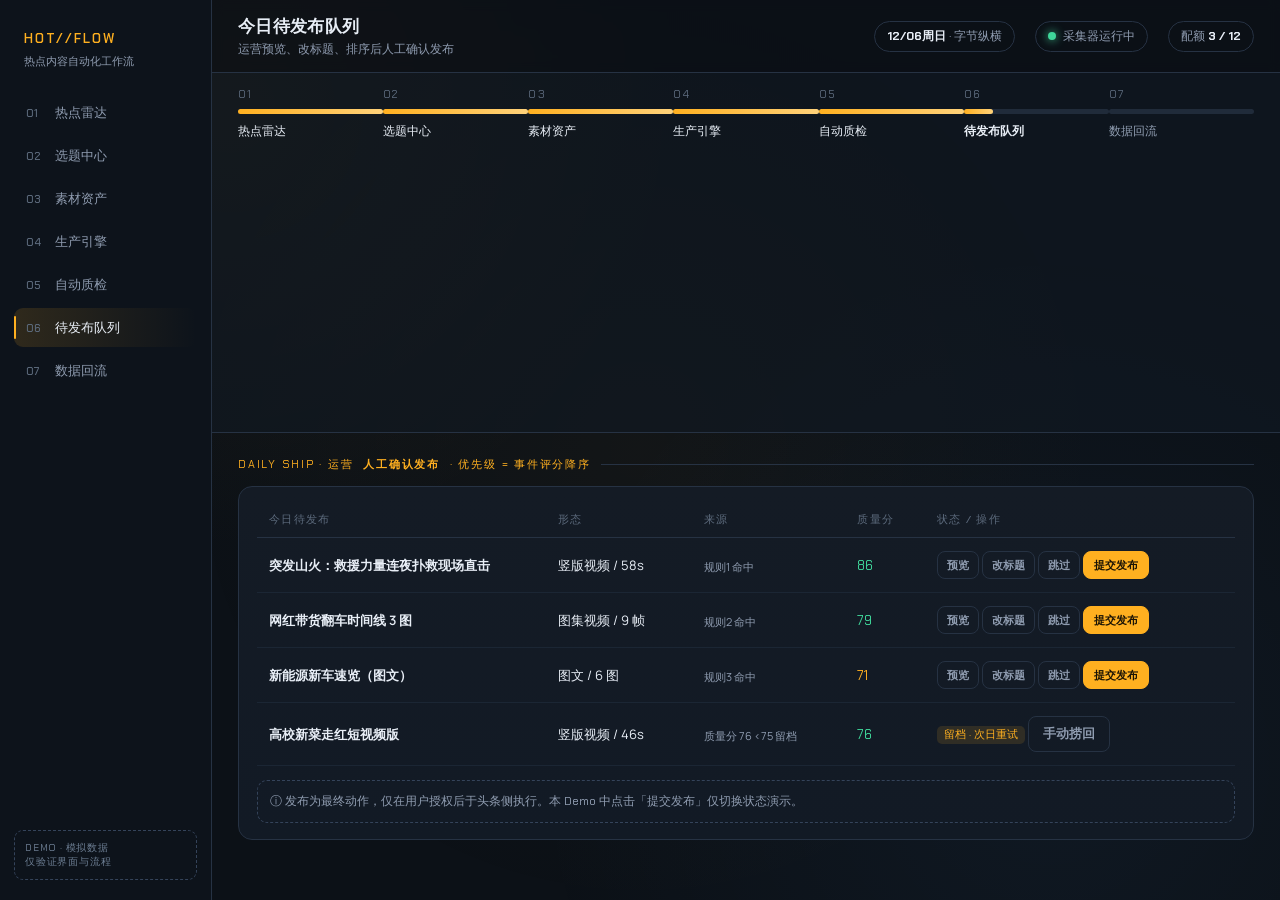
==== docs/demo.html @ daf163df "docs: 新增运营工作台交互 Demo（模拟数据） - 单文件 HTML，覆盖热点雷达/选题/素材/生产/质检/待发布/回流 7 个模块  - 深色雷达指挥风，流程步进条引导，核心操作（加入选题/提" ====
<!DOCTYPE html>
<html lang="zh-CN">
<head>
<meta charset="UTF-8">
<meta name="viewport" content="width=device-width, initial-scale=1.0">
<title>热点内容自动化工作流 · 运营工作台 Demo</title>
<link rel="preconnect" href="https://fonts.googleapis.com">
<link href="https://fonts.googleapis.com/css2?family=Chakra+Petch:wght@400;500;600&family=Manrope:wght@400;500;600;700&display=swap" rel="stylesheet">
<style>
  :root {
    --bg: #0c1117;
    --panel: #141b25;
    --panel2: #1a2330;
    --line: #263243;
    --ink: #e8eef6;
    --ink-dim: #8f9cb0;
    --accent: #ffb020;
    --ok: #3fd69a;
    --warn: #ffb020;
    --danger: #ff5c66;
    --info: #59a7ff;
    --mono: 'Chakra Petch', ui-monospace, monospace;
    --sans: 'Manrope', 'PingFang SC', 'Microsoft YaHei', sans-serif;
  }
  * { box-sizing: border-box; margin: 0; padding: 0; }
  html, body { height: 100%; }
  body {
    background: var(--bg);
    color: var(--ink);
    font-family: var(--sans);
    -webkit-font-smoothing: antialiased;
    overflow: hidden;
  }
  /* 背景雷达波纹 */
  body::before {
    content: ""; position: fixed; inset: 0; pointer-events: none; z-index: 0;
    background:
      radial-gradient(circle at 18% 12%, rgba(255,176,32,.06), transparent 34%),
      radial-gradient(circle at 82% 85%, rgba(89,167,255,.05), transparent 40%),
      radial-gradient(circle at 50% 50%, rgba(255,176,32,.03), transparent 60%);
  }
  .app { display: grid; grid-template-columns: 212px 1fr; height: 100%; position: relative; z-index: 1; }

  /* 侧栏 */
  .side {
    background: #0d131b; border-right: 1px solid var(--line);
    padding: 20px 14px; display: flex; flex-direction: column; gap: 6px;
  }
  .brand { padding: 6px 10px 18px; }
  .brand .mark { font-family: var(--mono); font-weight: 600; font-size: 13px; letter-spacing: .14em; color: var(--accent); }
  .brand .sub { font-size: 11px; color: var(--ink-dim); font-family: var(--mono); margin-top: 6px; display:block; }
  .nav {
    display: flex; flex-direction: column; gap: 4px;
  }
  .nav button {
    display: flex; align-items: center; gap: 11px; padding: 10px 12px;
    background: transparent; border: none; color: var(--ink-dim);
    font-family: var(--sans); font-size: 13px; font-weight: 500; cursor: pointer;
    border-radius: 9px; text-align: left; transition: .16s ease; position: relative;
  }
  .nav button .idx { font-family: var(--mono); font-size: 11px; width: 18px; color: #5c6a7c; }
  .nav button:hover { background: #161f2b; color: var(--ink); }
  .nav button.active { background: linear-gradient(90deg, rgba(255,176,32,.14), transparent); color: var(--ink); }
  .nav button.active::before { content:""; position:absolute; left:0; top:8px; bottom:8px; width:2px; border-radius:2px; background: var(--accent);}
  .demo-badge { margin-top:auto; padding: 10px; border:1px dashed #34435a; border-radius:9px; font-family:var(--mono); font-size:10px; color:#6c7d92; letter-spacing:.08em; }

  /* 主区 */
  .main { display: grid; grid-template-rows: auto 1fr; min-width: 0; }

  .topbar {
    display: flex; align-items: center; justify-content: space-between;
    padding: 14px 26px; border-bottom: 1px solid var(--line);
    background: rgba(12,17,23,.7); backdrop-filter: blur(6px);
  }
  .topbar h1 { font-size: 17px; font-weight: 600; letter-spacing: .02em; }
  .topbar .hint { font-size: 12px; color: var(--ink-dim); margin-top: 3px; font-family: var(--mono); }
  .status { display: flex; align-items: center; gap: 20px; font-family: var(--mono); font-size: 12px; }
  .status .chip { padding: 6px 12px; border: 1px solid var(--line); border-radius: 999px; color: var(--ink-dim); }
  .status .chip b { color: var(--ink); }
  .status .chip .dot { width:8px; height:8px; border-radius:50%; background: var(--ok); display:inline-block; margin-right:7px; box-shadow:0 0 10px var(--ok); }

  /* 流程步进条 */
  .pipeline {
    display: flex; align-items: stretch; gap: 0; padding: 14px 26px;
    border-bottom: 1px solid var(--line); background: rgba(18,25,36,.6); overflow-x:auto;
  }
  .pipe { flex: 1; min-width: 0; display: flex; flex-direction: column; gap: 8px; position: relative; }
  .pipe .cap { font-family: var(--mono); font-size: 11px; letter-spacing: .12em; color: #5c6a7c; }
  .pipe .track { height: 5px; border-radius: 3px; background: #202b3a; position: relative; }
  .pipe .track::after { content:""; position:absolute; left:0; top:0; bottom:0; border-radius:3px; background: linear-gradient(90deg, var(--accent), #ffd27a); transition:.35s ease; }
  .pipe .lbl { font-size: 12px; color: var(--ink-dim); white-space: nowrap; }
  .pipe.on .track::after { width: 20%; animation: pulse 1.6s ease infinite; }
  .pipe.done .track::after { width: 100%; }
  .pipe.done .lbl, .pipe.on .lbl { color: var(--ink); }
  .pipe.on .lbl { font-weight: 600; }
  @keyframes pulse { 0%,100%{opacity:1} 50%{opacity:.4} }

  .stage { overflow: auto; padding: 24px 26px 60px; min-width: 0; }

  /* 通用卡片 */
  .card {
    background: linear-gradient(180deg, var(--panel), #121a25);
    border: 1px solid var(--line); border-radius: 14px; padding: 16px 18px;
  }
  .chip-mini { font-family: var(--mono); font-size: 10.5px; letter-spacing:.04em; padding:3px 8px; border-radius:5px; border:1px solid var(--line); color: var(--ink-dim); }
  .tag { display:inline-block; font-family: var(--mono); font-size:10.5px; padding: 2px 7px; border-radius:5px; }
  .tag.ok { background: rgba(63,214,154,.12); color: var(--ok); }
  .tag.warn { background: rgba(255,176,32,.12); color: var(--warn); }
  .tag.danger { background: rgba(255,92,102,.12); color: var(--danger); }
  .tag.info { background: rgba(89,167,255,.12); color: var(--info); }

  .grid { display: grid; gap: 14px; }
  .g-hot { grid-template-columns: repeat(auto-fill, minmax(250px,1fr)); }
  .g-topic { grid-template-columns: repeat(auto-fill, minmax(260px,1fr)); }
  .g-row { grid-template-columns: 1fr 1fr 1fr; }
  .section-title { font-family: var(--mono); font-size: 11px; letter-spacing:.16em; color:var(--accent); margin-bottom: 14px; display:flex; align-items:center; gap:10px; }
  .section-title::after { content:""; flex:1; height:1px; background: var(--line); }

  /* 热点卡片扫描 */
  .radar-box { }
  .hot-top { display:flex; align-items:center; justify-content:space-between; margin-bottom:10px; }
  .scan { font-family: var(--mono); font-size:11px; color:var(--info); letter-spacing:.14em; display:inline-flex; align-items:center; gap:8px;}
  .scan .ring { width:10px;height:10px;border:1.5px solid var(--info); border-radius:50%; position:relative; }
  .scan .ring::after { content:""; position:absolute; inset:0; border-radius:50%; border:1.5px solid var(--info); animation: ring 1.8s ease-out infinite; }
  @keyframes ring { 0%{transform:scale(1);opacity:.9} 100%{transform:scale(2.6);opacity:0} }
  .score { font-family: var(--mono); font-size: 24px; font-weight: 600; }
  .score small { font-size: 12px; color: var(--ink-dim); }
  .rise { font-family: var(--mono); font-size: 12px; color: var(--ok); }
  .meta { color: var(--ink-dim); font-size: 12px; margin: 8px 0; line-height:1.6; }
  .foot { display:flex; justify-content: space-between; align-items:center; margin-top: 12px; }
  .btn { font-family: var(--sans); font-size:12.5px; font-weight:600; padding:8px 14px; border-radius:8px; border:1px solid var(--line); background:var(--panel2); color:var(--ink); cursor:pointer; transition:.15s ease; }
  .btn:hover { border-color:var(--accent); color:var(--accent); }
  .btn.primary { background: var(--accent); border-color:var(--accent); color:#1a1305; }
  .btn.primary:hover { filter:brightness(1.08); color:#1a1305; }
  .btn.ghost { background:transparent; color:var(--ink-dim); }

  /* 事件卡片 */
  .event .etop { display:flex; align-items:center; gap:8px; margin-bottom:10px; flex-wrap:wrap; }
  .event h3 { font-size:14.5px; line-height:1.45; margin-bottom:8px; font-weight:600; }
  .bar { height:5px; border-radius:3px; background:#202b3a; margin-top:10px; overflow:hidden;}
  .bar i { display:block; height:100%; border-radius:3px; }
  .assets-line { display:flex; gap:8px; margin-top:12px; flex-wrap:wrap; }
  .rule { font-family:var(--mono); }

  /* 表格（队列/质检） */
  table { width:100%; border-collapse: collapse; font-size: 13px; }
  th { text-align:left; font-family:var(--mono); font-weight:500; font-size:10.5px; letter-spacing:.12em; color:#5c6a7c; padding:10px 12px; border-bottom:1px solid var(--line); }
  td { padding: 13px 12px; border-bottom:1px solid #1b2634; vertical-align: middle; }
  tr:hover td { background: rgba(255,255,255,.015); }
  .col-title { font-weight:600; max-width: 220px; }
  td small { display:block; color: var(--ink-dim); font-size:11px; margin-top:3px; }
  .ql { display:flex; align-items:center; gap:8px; }

  /* 素材 */
  .asset .ahead { display:flex; align-items:center; gap:8px; margin-bottom:10px;}
  .density-big { font-family:var(--mono); font-size:22px; font-weight:600;}
  .attrib { font-size:11px; color:var(--ink-dim); margin-top:6px; }

  /* 数据回流 */
  .advice { display:flex; gap:12px; padding:12px; border:1px solid var(--line); border-radius:10px; background:var(--panel); }
  .advice .tag { align-self:flex-start; margin-top:2px; }
  .advice p { font-size:12.5px; line-height:1.55; }
  .kpis { display:grid; grid-template-columns: repeat(4,1fr); gap:14px; margin-bottom: 22px; }
  .kpi { padding: 16px; }
  .kpi .v { font-family: var(--mono); font-size:26px; font-weight:600; }
  .kpi .l { color: var(--ink-dim); font-size:12px; margin-top:6px; font-family:var(--mono); letter-spacing:.08em;}

  .toast {
    position: fixed; bottom: 26px; left: 50%; translate: -50% 0;
    background: var(--panel2); border:1px solid var(--accent); color: var(--ink);
    padding: 12px 20px; border-radius: 10px; font-size:13px;
    box-shadow: 0 10px 40px rgba(0,0,0,.5); opacity:0; transform: translateY(14px); pointer-events:none;
    transition: .25s ease;
  }
  .toast.show { opacity:1; transform: translateY(0); }
  @media (max-width: 900px) {
    body { overflow:auto; }
    .app { grid-template-columns: 64px 1fr; }
    .side { padding: 20px 8px; }
    .nav button span:not(.idx), .brand .sub { display:none; }
    .nav button { justify-content:center; }
    .g-row { grid-template-columns: 1fr; }
    .kpis { grid-template-columns: 1fr 1fr; }
    .demo-badge{display:none;}
  }
</style>
</head>
<body>
<div class="app">
  <aside class="side">
    <div class="brand">
      <span class="mark">HOT//FLOW</span>
      <span class="sub">热点内容自动化工作流</span>
    </div>
    <nav class="nav" id="nav"></nav>
    <div class="demo-badge">DEMO · 模拟数据<br>仅验证界面与流程</div>
  </aside>

  <div class="main">
    <header class="topbar">
      <div>
        <h1 id="pageTitle">今日工作台</h1>
        <div class="hint" id="pageHint">HOTSPOT → 发布 → 回流 全流程演示</div>
      </div>
      <div class="status">
        <div class="chip"><b id="today">—</b>&nbsp;·&nbsp;字节纵横</div>
        <div class="chip"><span class="dot"></span>采集器运行中</div>
        <div class="chip">配额 <b id="quota">—</b></div>
      </div>
    </header>

    <div class="pipeline" id="pipeline"></div>

    <main class="stage" id="stage"><!-- 动态渲染 --></main>
  </div>
</div>

<div class="toast" id="toast"></div>

<script>
/* ============ 模拟数据 ============ */
const HOTSPOTS = [
  { id:1, title:"某地突发山火，救援力量连夜展开扑救", src:"新闻/RSS", score:96, rise:"+320%", match:92, ts:"3 分钟前" },
  { id:2, title:"网红带货翻车？千万粉丝博主涉嫌虚假宣传", src:"X/抖音热榜", score:91, rise:"+180%", match:74, ts:"6 分钟前" },
  { id:3, title:"高校食堂新菜走红，网友热议'排队1小时'", src:"抖音热榜", score:87, rise:"+95%", match:88, ts:"9 分钟前" },
  { id:4, title:"新能源车企发布新车型，续航大幅提升", src:"垂直信息源", score:84, rise:"+64%", match:90, ts:"12 分钟前" },
  { id:5, title:"多地出现极端高温，部分景区临时闭园", src:"新闻/RSS", score:82, rise:"+51%", match:85, ts:"15 分钟前" },
  { id:6, title:"小众非遗技艺走红短视频，年轻人争相打卡", src:"抖音热榜", score:79, rise:"+38%", match:70, ts:"18 分钟前" },
];

const TOPICS = [
  { id:"E01", title:"某地突发山火，救援力量连夜扑救", score:96, rule:"规则1", ruleNote:"视频独立成片", density:78, match:92, format:"短视频", count:3, assets:["视频","图片"] },
  { id:"E02", title:"网红带货虚假宣传引热议", score:91, rule:"规则2", ruleNote:"多图图集", density:null, match:74, format:"图集", count:2, assets:["图片"] },
  { id:"E03", title:"高校食堂新菜走红登热搜", score:87, rule:"规则1", ruleNote:"视频独立成片", density:74, match:88, format:"短视频", count:2, assets:["视频","图片"] },
  { id:"E04", title:"新能源车企发布新车型", score:84, rule:"规则3", ruleNote:"视频引子+图片补充", density:56, match:90, format:"图文/编辑", count:4, assets:["视频","图片","摘要"] },
];

const ASSETS = [
  { name:"山火现场航拍.mp4", type:"视频", clarity:"超清", density:84, auth:"cleared", source:"A", dur:"0:58" },
  { name:"救援画面近景.mp4", type:"视频", clarity:"清晰", density:77, auth:"cleared", source:"A", dur:"0:43" },
  { name:"山火范围卫星图.jpg", type:"图片", clarity:"清晰", density:null, auth:"cleared", source:"B", dur:"—" },
  { name:"现场抢险照 01.jpg", type:"图片", clarity:"清晰", density:null, auth:"cleared", source:"B", dur:"—" },
  { name:"直播回放截图.png", type:"图片", clarity:"一般", density:null, auth:"pending", source:"B", dur:"—" },
];

const PRODUCTIONS = [
  { title:"突发山火：救援力量连夜扑救现场直击", type:"30–60s 竖版视频", rule:"规则1", score:86, status:"q" },
  { title:"网红带货翻车时间线 3 图", type:"图集视频", rule:"规则2", score:79, status:"q" },
  { title:"高校新菜走红，短视频版", type:"30–60s 竖版视频", rule:"规则1", score:76, status:"held" },
  { title:"新能源新车速览（图文）", type:"图文资讯", rule:"规则3", score:71, status:"hold2" },
];

const QUEUE = [
  { title:"突发山火：救援力量连夜扑救现场直击", type:"竖版视频 / 58s", by:"规则1 命中", score:86, st:"pending" },
  { title:"网红带货翻车时间线 3 图", type:"图集视频 / 9 帧", by:"规则2 命中", score:79, st:"pending" },
  { title:"新能源新车速览（图文）", type:"图文 / 6 图", by:"规则3 命中", score:71, st:"pending" },
  { title:"高校新菜走红短视频版", type:"竖版视频 / 46s", by:"质量分 76 <75 留档", score:76, st:"held" },
];

const REFLUX = [
  { tag:"ok", text:"「突发#直击」标题模板近 7 天完播率高于均值 18%，建议沿用。", act:"建议" },
  { tag:"warn", text:"图集视频在下午 12:00–14:00 时段表现更好，可调整该账号发布窗口。", act:"建议" },
  { tag:"info", text:"「高校食堂」类热点在目标账号垂类匹配度仅 88→64，连续 3 天建议下调选题权重。", act:"待确认" },
];

/* ============ 视图缓存 ============ */
const TOAST = document.getElementById("toast");
let toastTimer;
function toast(msg){
  TOAST.textContent = msg; TOAST.classList.add("show");
  clearTimeout(toastTimer);
  toastTimer = setTimeout(()=> TOAST.classList.remove("show"), 2400);
}

/* ============ 顶部流程步进条 ============ */
const FLOW = [
  ["01","热点雷达","FIND"],
  ["02","选题中心","CLUSTER"],
  ["03","素材资产","MEDIA"],
  ["04","生产引擎","BUILD"],
  ["05","自动质检","QC"],
  ["06","待发布队列","SHIP"],
  ["07","数据回流","LOOP"],
];

function renderPipeline(active){
  const el = document.getElementById("pipeline"); el.innerHTML = "";
  const ai = FLOW.findIndex(f=>f[1]===active);
  FLOW.forEach((f,i)=>{
    const d = document.createElement("div");
    d.className = "pipe " + (i<ai?"done": i===ai?"on":"");
    d.innerHTML = `<span class="cap">${f[0]}</span><div class="track"></div><span class="lbl">${f[1]}</span>`;
    d.onclick = ()=> show(f[1]);
    el.appendChild(d);
  });
}

/* ============ 导航 ============ */
const NAV = ["热点雷达","选题中心","素材资产","生产引擎","自动质检","待发布队列","数据回流"];
const TITLES = {
  "热点雷达":"热点雷达", "选题中心":"选题中心", "素材资产":"素材资产池",
  "生产引擎":"内容生产引擎", "自动质检":"自动质检", "待发布队列":"今日待发布队列", "数据回流":"数据回流 · 建议动作"
};
const HINTS = {
  "热点雷达":"全天接入多源信号，按热度·增速·垂类匹配综合评分",
  "选题中心":"同一事件多源合并，自动挑选优先生产的当日选题",
  "素材资产":"素材入库即算信息密度与授权合规，C 类/未授权不入生产",
  "生产引擎":"按命中规则自动编排竖版视频 / 图集 / 图文",
  "自动质检":"质量分 < 75 不进入当日配额；硬性一票否决直接拦截",
  "待发布队列":"运营预览、改标题、排序后人工确认发布",
  "数据回流":"MVP 仅输出建议动作，由运营人工确认"
};

/* ============ 视图渲染 ============ */
function show(name){
  document.getElementById("pageTitle").textContent = TITLES[name];
  document.getElementById("pageHint").textContent = HINTS[name];
  document.querySelectorAll(".nav button").forEach(b=>
    b.classList.toggle("active", b.dataset.nav===name));
  renderPipeline(name);
  document.getElementById("stage").innerHTML = VIEWS[name]();
  if(name==="待发布队列"){ document.getElementById("quota").textContent = QUEUE.filter(q=>q.st==="pending").length + " / 12"; }
}

function buildNav(){
  const nav = document.getElementById("nav");
  NAV.forEach((n,i)=>{
    const b=document.createElement("button");
    b.dataset.nav=n; b.innerHTML = `<span class="idx">0${i+1}</span><span>${n}</span>`;
    b.onclick=()=>show(n); nav.appendChild(b);
  });
}

/* —— 热点雷达 —— */
const VIEWS = {
  "热点雷达": ()=>`
    <div class="section-title">LIVE SIGNAL · ${HOTSPOTS.length} 个信号待评分</div>
    <div class="card radar-box" style="margin-bottom:16px">
      <div class="hot-top">
        <span class="scan"><span class="ring"></span>雷达扫频中 …</span>
        <button class="btn ghost" onclick="simNewSignal()">模拟信号 +</button>
      </div>
      <div class="meta" style="margin:0">排序依据：时效性 × 热度 × 垂类匹配 × 素材完整度。日志以热点为单位<b>点击「加入选题池」</b>进入聚类。</div>
    </div>
    <div class="grid g-hot">${HOTSPOTS.map(h=>`
      <div class="card">
        <div class="hot-top"><span class="chip-mini">${h.src}</span><span class="ts" style="font-family:var(--mono);font-size:11px;color:var(--ink-dim)">${h.ts}</span></div>
        <div class="score">${h.score}<small>/100 · 增速 <b class="rise">${h.rise}</b></small></div>
        <div class="meta">${h.title}</div>
        <div class="bar"><i style="width:${h.score}%;background:linear-gradient(90deg,#ffb020,#ffd27a)"></i></div>
        <div class="foot">
          <span class="chip-mini">垂类匹配 ${h.match}%</span>
          <button class="btn primary" onclick="pick('${h.title}')">加入选题池</button>
        </div>
      </div>`).join("")}
    </div>`,
  /* —— 选题中心 —— */
  "选题中心": ()=>`
    <div class="section-title">EVENT CLUSTER · 已聚类事件 18 个，展示当日优先候选</div>
    <div class="grid g-topic">${TOPICS.map(e=>`
      <div class="card event">
        <div class="etop">
          <span class="tag ${e.rule==='规则2'?'warn':e.rule==='规则3'?'info':'ok'}">命中 ${e.rule}</span>
          <span class="chip-mini">${e.format}</span>
        </div>
        <h3>${e.title}</h3>
        <div class="meta">热度 ${e.score} · 垂类匹配 ${e.match}% · 素材 ${e.count} 条</div>
        <div class="rule" style="font-family:var(--mono);font-size:11px;color:var(--ink-dim)">判定说明：${e.ruleNote}
          ${e.density?` · 信息密度 ${e.density}`:''}</div>
        <div class="assets-line">${e.assets.map(a=>`<span class="chip-mini">${a}</span>`).join("")}
          <button class="btn ghost" style="margin-left:auto;padding:6px 10px" onclick="toast('已将该事件推进到生产引擎（演示）')">→ 生产</button>
        </div>
      </div>`).join("")}
    </div>`,
  /* —— 素材资产 ---- */
  "素材资产": ()=>`
    <div class="section-title">MEDIA POOL · 事件 E01 山火直击 · 入库即标注合规与信息密度</div>
    <div class="grid g-page" style="grid-template-columns:repeat(auto-fill,minmax(230px,1fr))">${ASSETS.map(a=>`
      <div class="card asset">
        <div class="ahead">
          <span class="tag ${a.type==='视频'?'ok':a.type==='图片'?'info':'warn'}">${a.type}</span>
          <span class="chip-mini" style="margin-left:auto">源 ${a.source} 级</span>
        </div>
        <div style="font-weight:600;font-size:13px;margin-bottom:8px">${a.name}</div>
        <div style="display:flex;justify-content:space-between;align-items:end">
          <div>
            <div style="font-family:var(--mono);font-size:11px;color:var(--ink-dim)">清晰度</div>
            <div style="font-size:13px">${a.clarity}</div>
          </div>
          <div style="text-align:right">
            <div style="font-family:var(--mono);font-size:11px;color:var(--ink-dim)">信息密度${a.density==null?' (—)':''}</div>
            <div class="density-big" style="color:${a.density>=70?'var(--ok)':'var(--ink-dim)'}">${a.density==null?'N/A':a.density}</div>
          </div>
          <div style="text-align:right">
            <div style="font-family:var(--mono);font-size:11px;color:var(--ink-dim)">时长</div>
            <div class="density-big" style="font-size:16px">${a.dur}</div>
          </div>
        </div>
        <div class="attrib">授权：<span class="tag ${a.auth==='cleared'?'ok':'warn'}">${a.auth==='cleared'?'已确认':'待确认'}</span>
        ${a.auth!=='cleared'?'<span class="tag danger" style="margin-left:6px">不入生产</span>':''}</div>
      </div>`).join("")}
    </div>`,
  /* —— 生产引擎 —— */
  "生产引擎": ()=>`
    <div class="section-title">BUILD ENGINE · 形态按命中规则自动编排 · 竖版裁剪 / 字幕 / 封面</div>
    <div class="grid g-row">${PRODUCTIONS.slice(0,3).map(p=>`
      <div class="card">
        <span class="tag ${p.rule==='规则2'?'warn':p.rule==='规则1'?'ok':'info'}">${p.rule}</span>
        <span class="chip-mini" style="margin-left:6px">${p.type}</span>
        <h3 style="font-size:14px;margin:12px 0 6px;line-height:1.45">${p.title}</h3>
        <div style="display:flex;gap:14px;font-family:var(--mono);font-size:12px;color:var(--ink-dim)">
          <span>质分 <b style="color:${p.score>=75?'var(--ok)':'var(--warn)'}">${p.score}</b></span>
          <button class="btn ghost" style="padding:5px 10px;font-size:11px" onclick="toast('演示：预览成片')">预览</button>
        </div>
      </div>`).join("")}
    </div>`,
  /* —— 自动质检 —— */
  "自动质检": ()=>`
    <div class="section-title">QUALITY GATE · 一票否决项优先，质量分 < 75 不进入当日配额</div>
    <div class="card" style="margin-bottom:16px">
      <table>
        <tr><th>产物</th><th>形态</th><th>质量分</th><th>一票否决项</th><th>结论</th></tr>
        <tr><td class="col-title">突发山火：救援扑救直击</td><td>竖版视频</td><td><div class="ql"><span>86</span><span class="tag ok">通过</span></div></td><td><small>来源完整 · 素材可用 · 授权已确认 · 署名齐全</small></td><td><span class="tag ok">放行</span></td></tr>
        <tr><td class="col-title">网红带货翻车时间线</td><td>图集视频</td><td><div class="ql"><span>79</span><span class="tag ok">通过</span></div></td><td><small>来源完整 · 素材可用 · 授权已确认</small></td><td><span class="tag ok">放行</span></td></tr>
        <tr><td class="col-title">高校新菜走红短视频</td><td>竖版视频</td><td><div class="ql"><span>76</span><span class="tag warn">留档</span></div></td><td><small>无一票否决 · 质量分 < 75 ↓ 已降至 76</small></td><td><span class="tag warn">降级次日重试</span></td></tr>
      </table>
    </div>
    <div class="card">
      <b style="font-size:13px">风险事件复核（待确认）</b>
      <div style="margin-top:10px" class="grid g-row">
        <div class="advice"><span class="tag danger">拦截</span><p><b>敏感事件·山火伤亡数</b><br>引用比例超限，署名缺失，硬性一票否决</p></div>
        <div class="advice"><span class="tag warn">复核</span><p><b>授权待定·某图片</b><br>来源 B 类，授权尚未确认，暂不入生产</p></div>
      </div>
    </div>`,
  /* —— 待发布队列 —— */
  "待发布队列": ()=>`
    <div class="section-title">DAILY SHIP · 运营 <b style="color:var(--accent)">人工确认发布</b> · 优先级 = 事件评分降序</div>
    <div class="card">
      <table>
        <tr><th>今日待发布</th><th>形态</th><th>来源</th><th>质量分</th><th>状态 / 操作</th></tr>
        ${QUEUE.map((q,i)=>`
        <tr>
          <td class="col-title">${q.title}</td>
          <td>${q.type}</td>
          <td><small>${q.by}</small></td>
          <td style="color:${q.score>=75?'var(--ok)':'var(--warn)'};font-family:var(--mono)">${q.score}</td>
          <td>
            ${q.st==='held'
              ? `<span class="tag warn">留档 · 次日重试</span> <button class="btn ghost" onclick="rescue(${i})">手动捞回</button>`
              : q.st==='published'
                ? `<span class="tag ok">已发布</span>`
                : q.st==='skipped'
                  ? `<span class="tag danger">已跳过</span> <button class="btn ghost" style="padding:5px 9px;font-size:11px" onclick="undoSkip(${i})">撤销跳过</button>`
                  : `<button class="btn ghost" style="padding:5px 9px;font-size:11px" onclick="toast('演示：预览成片')">预览</button>
                     <button class="btn ghost" style="padding:5px 9px;font-size:11px" onclick="editTitle(${i})">改标题</button>
                     <button class="btn ghost" style="padding:5px 9px;font-size:11px" onclick="skip(${i})">跳过</button>
                     <button class="btn primary" style="padding:5px 10px;font-size:11px" onclick="publish(${i})">提交发布</button>`}
          </td>
        </tr>`).join("")}
      </table>
      <div style="margin-top:14px;padding:12px;border:1px dashed #34435a;border-radius:10px;color:var(--ink-dim);font-size:12px;font-family:var(--mono)">
        ⓘ 发布为最终动作，仅在用户授权后于头条侧执行。本 Demo 中点击「提交发布」仅切换状态演示。
      </div>
    </div>`,
  /* —— 数据回流 —— */
  "数据回流": ()=>`
    <div class="section-title">REFLUX · MVP 仅输出建议动作，由运营确认，<b>不自动调参</b></div>
    <div class="kpis">
      <div class="card kpi"><div class="v">+18%</div><div class="l">完播率 / 近7天</div></div>
      <div class="card kpi"><div class="v">12:00</div><div class="l">图集最优时段</div></div>
      <div class="card kpi"><div class="v">-6.2%</div><div class="l">「食堂」类匹配度</div></div>
      <div class="card kpi"><div class="v">3</div><div class="l">待运营确认建议</div></div>
    </div>
    <div class="section-title">建议动作（人工确认后才生效）</div>
    <div class="grid g-row">
      ${REFLUX.map(r=>`<div class="advice"><span class="tag ${r.tag==='ok'?'ok':r.tag==='warn'?'warn':'info'}">${r.tag==='ok'?'沿用':r.tag==='warn'?'调整':'待确认'}</span>
        <p>${r.text}</p></div>`).join("")}
    </div>
    <div style="margin-top:16px;font-size:11.5px;color:var(--ink-dim);font-family:var(--mono)">
      · 措施示例：单次调幅 ≤ 15% · 观察期 7 天 · 一键回滚 · 仅对当前账号生效
    </div>`,
};

/* ============ 交互动作 ============ */
function pick(t){ toast(`「${t.slice(0,12)}…」已加入选题池（演示）`); }
function simNewSignal(){ toast("已模拟推入 1 条新热点信号（演示）"); }
function publish(i){ QUEUE[i].st="published"; toast("已提交发布 → 状态切换为「已发布」（演示）"); show("待发布队列"); }
function skip(i){ QUEUE[i].st="skipped"; toast("已跳过该条（演示）"); show("待发布队列"); }
function editTitle(i){ const t=prompt("修改标题（演示）：", QUEUE[i].title); if(t) QUEUE[i].title=t; show("待发布队列"); }
function rescue(i){ toast("已从留档手动捞回（演示）"); }
function undoSkip(i){ QUEUE[i].st="pending"; toast("已撤销跳过，重新回到待发布（演示）"); show("待发布队列"); }

/* ============ 启动 ============ */
document.getElementById("today").textContent = new Date().toLocaleDateString("zh-CN",{month:"2-digit",day:"2-digit",weekday:"short"});
buildNav();
show("待发布队列");
</script>
</body>
</html>
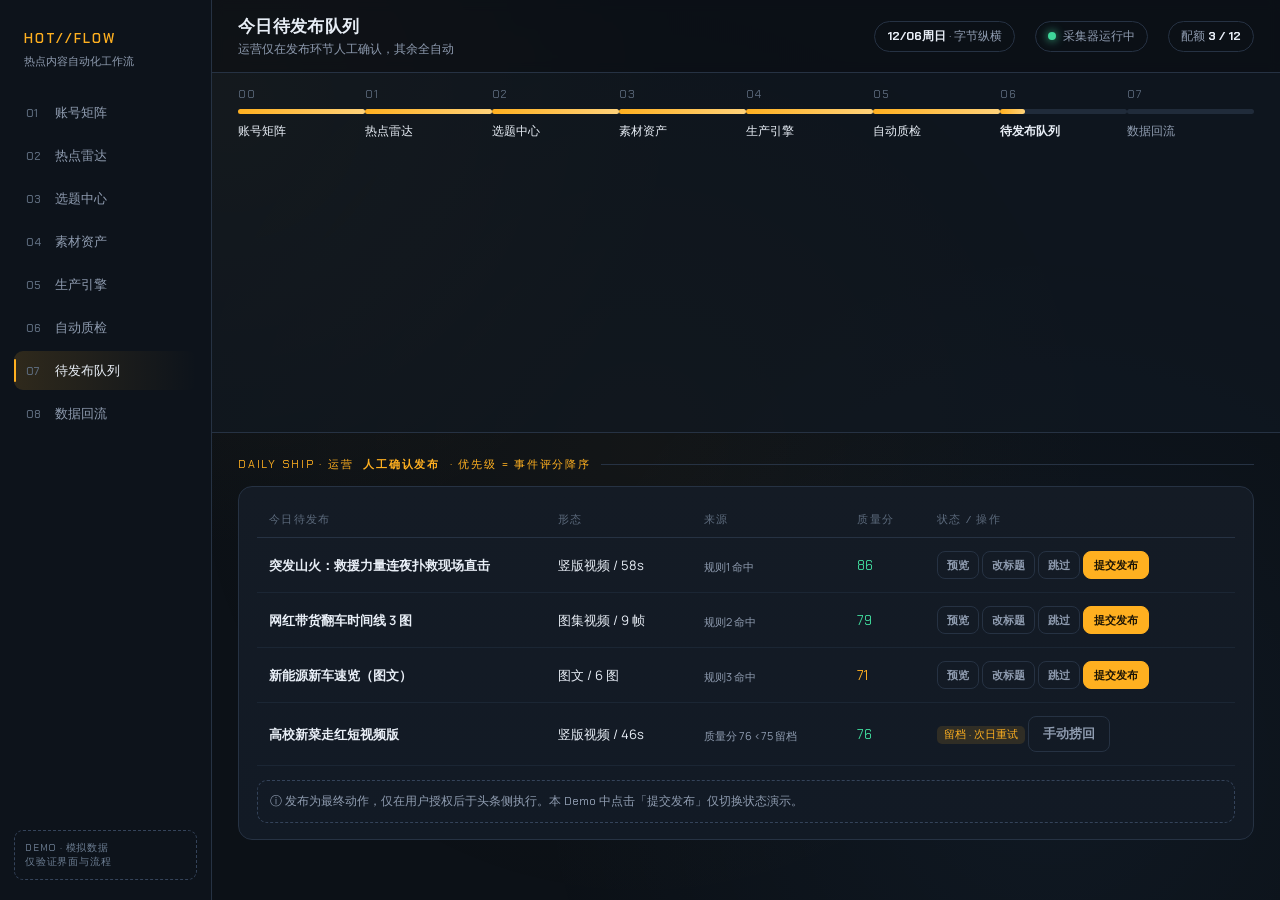
==== commit 0043a0d7: "docs: Demo 强化自动化工作流，减少人工介入 - 新增「账号矩阵」模块：垂类定向、多域/实验测试账号、头条账号后台域设置  - 热点雷达改为无人值守多源自动采集→去重→聚合→自动落选题池  -" ====
--- a/docs/demo.html
+++ b/docs/demo.html
@@ -219,6 +219,13 @@
 
 <script>
 /* ============ 模拟数据 ============ */
+const ACCOUNTS = [
+  { name:"蓝鲸视野", vertical:"科技数码", role:"主域", daily:8, win:"12:00–22:30", st:"active", stTag:"在线" },
+  { name:"民生一线", vertical:"社会民生", role:"主域", daily:8, win:"08:00–20:00", st:"active", stTag:"在线" },
+  { name:"潮玩研究所", vertical:"泛文化娱乐", role:"测试域A", daily:6, win:"14:00–23:00", st:"active", stTag:"实验" },
+  { name:"出行未来", vertical:"汽车出行", role:"测试域B", daily:6, win:"11:30–21:00", st:"active", stTag:"实验" },
+  { name:"HotTest-01", vertical:"垂类实验", role:"实验域", daily:4, win:"自动编排", st:"pause", stTag:"暂停" },
+];
 const HOTSPOTS = [
   { id:1, title:"某地突发山火，救援力量连夜展开扑救", src:"新闻/RSS", score:96, rise:"+320%", match:92, ts:"3 分钟前" },
   { id:2, title:"网红带货翻车？千万粉丝博主涉嫌虚假宣传", src:"X/抖音热榜", score:91, rise:"+180%", match:74, ts:"6 分钟前" },
@@ -274,6 +281,7 @@
 
 /* ============ 顶部流程步进条 ============ */
 const FLOW = [
+  ["00","账号矩阵","ACCT"],
   ["01","热点雷达","FIND"],
   ["02","选题中心","CLUSTER"],
   ["03","素材资产","MEDIA"],
@@ -296,18 +304,19 @@
 }
 
 /* ============ 导航 ============ */
-const NAV = ["热点雷达","选题中心","素材资产","生产引擎","自动质检","待发布队列","数据回流"];
+const NAV = ["账号矩阵","热点雷达","选题中心","素材资产","生产引擎","自动质检","待发布队列","数据回流"];
 const TITLES = {
-  "热点雷达":"热点雷达", "选题中心":"选题中心", "素材资产":"素材资产池",
+  "账号矩阵":"账号矩阵", "热点雷达":"热点雷达", "选题中心":"选题中心", "素材资产":"素材资产池",
   "生产引擎":"内容生产引擎", "自动质检":"自动质检", "待发布队列":"今日待发布队列", "数据回流":"数据回流 · 建议动作"
 };
 const HINTS = {
-  "热点雷达":"全天接入多源信号，按热度·增速·垂类匹配综合评分",
-  "选题中心":"同一事件多源合并，自动挑选优先生产的当日选题",
+  "账号矩阵":"垂类定向 + 多域测试账号 + 头条账号域设置，一处配置全自动生效",
+  "热点雷达":"多源信号自动采集·去重·评分，无人值守持续推送",
+  "选题中心":"聚类后自动匹配合规素材与形态，自动触发生产，无需人工",
   "素材资产":"素材入库即算信息密度与授权合规，C 类/未授权不入生产",
   "生产引擎":"按命中规则自动编排竖版视频 / 图集 / 图文",
   "自动质检":"质量分 < 75 不进入当日配额；硬性一票否决直接拦截",
-  "待发布队列":"运营预览、改标题、排序后人工确认发布",
+  "待发布队列":"运营仅在发布环节人工确认，其余全自动",
   "数据回流":"MVP 仅输出建议动作，由运营人工确认"
 };
 
@@ -331,44 +340,107 @@
   });
 }
 
-/* —— 热点雷达 —— */
+/* —— 账号矩阵 —— */
 const VIEWS = {
+  "账号矩阵": ()=>`
+    <div class="section-title">ACCOUNT MATRIX · 垂类定向 + 多域测试 + 域设置，一处配置全自动生效</div>
+    <div class="grid" style="grid-template-columns: 1.6fr 1fr;align-items:start">
+      <div class="card">
+        <table>
+          <tr><th>账号</th><th>垂类定向</th><th>角色</th><th>日配额</th><th>发布窗口</th><th>状态</th></tr>
+          ${ACCOUNTS.map(a=>`
+          <tr>
+            <td class="col-title">${a.name}</td>
+            <td><span class="chip-mini">${a.vertical}</span></td>
+            <td><span class="tag ${a.role.includes('测试')||a.role==='实验域'?'info':'ok'}">${a.role}</span></td>
+            <td style="font-family:var(--mono)">${a.daily} 条</td>
+            <td><small>${a.win}</small></td>
+            <td><span class="tag ${a.st==='active'?'ok':'warn'}">${a.stTag}</span></td>
+          </tr>`).join("")}
+        </table>
+        <div style="margin-top:12px;display:flex;gap:10px;flex-wrap:wrap">
+          <button class="btn ghost" onclick="toast('演示：新建账号')">+ 新建账号</button>
+          <button class="btn ghost" onclick="toast('演示：批量复制矩阵')">复制矩阵</button>
+          <button class="btn ghost" onclick="toast('演示：导出配置')">导出配置</button>
+        </div>
+      </div>
+
+      <div class="card">
+        <b style="font-size:13px">头条账号 · 后台域设置</b>
+        <div style="margin-top:8px;font-family:var(--mono);font-size:10.5px;color:var(--ink-dim);letter-spacing:.06em">DOMAIN CONFIG</div>
+        <label style="display:block;margin:12px 0 6px;font-size:12px;color:var(--ink-dim)">绑定头条号</label>
+        <div class="chip-mini" style="display:block;padding:8px 10px">registrant@toutiao · 蓝鲸视野</div>
+        <label style="display:block;margin:12px 0 6px;font-size:12px;color:var(--ink-dim)">账号垂类</label>
+        <input class="chip-mini" style="display:block;width:100%;padding:8px 10px" value="科技数码">
+        <label style="display:block;margin:12px 0 6px;font-size:12px;color:var(--ink-dim)">内容偏好标签</label>
+        <input class="chip-mini" style="display:block;width:100%;padding:8px 10px" value="热点速递 · 新品测评 · 供应链">
+        <label style="display:block;margin:12px 0 6px;font-size:12px;color:var(--ink-dim)">人群实验分组</label>
+        <div class="chip-mini" style="display:block;padding:8px 10px">主域 · 无分流</div>
+        <div style="display:flex;gap:10px;margin-top:14px">
+          <button class="btn primary" onclick="saveAccount()">保存设置</button>
+          <button class="btn ghost" onclick="toast('演示：在 Demo 中不可真正生效')">恢复默认</button>
+        </div>
+      </div>
+    </div>
+    <div class="card" style="margin-top:14px">
+      <b style="font-size:13px">多域测试 · 流量实验自动隔离</b>
+      <div style="display:flex;flex-direction:column;gap:8px;margin-top:10px;font-size:12.5px;color:var(--ink-dim);line-height:1.6">
+        <span>· 主域账号承载稳定垂类内容；测试域/实验域用于跑选题与形态实验，数据隔离、互不污染。</span>
+        <span>· 实验组自动圈定（如 HourTest 实验域×垂类实验），结论与建议动作自动回流到「数据回流」供运营确认。</span>
+        <span>· 域设置包含发布时间窗、日产量、内容偏好，一处配置即可下发给矩阵内账号自动执行。</span>
+      </div>
+    </div>`,
   "热点雷达": ()=>`
-    <div class="section-title">LIVE SIGNAL · ${HOTSPOTS.length} 个信号待评分</div>
+    <div class="section-title">LIVE SIGNAL · 自动采集运行中 · 累计 ${HOTSPOTS.length} 个活跃信号 / 今日 ${HOTSPOTS.length*37} 条</div>
     <div class="card radar-box" style="margin-bottom:16px">
       <div class="hot-top">
-        <span class="scan"><span class="ring"></span>雷达扫频中 …</span>
-        <button class="btn ghost" onclick="simNewSignal()">模拟信号 +</button>
-      </div>
-      <div class="meta" style="margin:0">排序依据：时效性 × 热度 × 垂类匹配 × 素材完整度。日志以热点为单位<b>点击「加入选题池」</b>进入聚类。</div>
-    </div>
-    <div class="grid g-hot">${HOTSPOTS.map(h=>`
+        <span class="scan"><span class="ring"></span>多源自动采集 · 去重 · 评分中 …</span>
+        <button class="btn ghost" onclick="simNewSignal()">模拟信号流入 +</button>
+      </div>
+      <div style="display:flex;gap:22px;font-family:var(--mono);font-size:11.5px;color:var(--ink-dim);margin-top:4px;flex-wrap:wrap">
+        <span>接入源：新闻/RSS · X · 抖音热榜 · 垂直信息源</span>
+        <span style="color:var(--ok)">● 采集 249 → 去重 207 → 聚合 42</span>
+        <span style="color:var(--warn)">● 无人值守：无需人工录入与盯守</span>
+      </div>
+      <div class="meta" style="margin:12px 0 0">评分：时效 × 热度 × 增速 × 垂类匹配 × 素材完整度。<b>达标信号自动落入选题池</b>，运营无需介入。</div>
+      <div class="bar" style="margin-top:12px"><i style="width:40%;background:linear-gradient(90deg,#59a7ff,#59a7ff);animation:pulse 1.6s ease infinite"></i></div>
+    </div>
+    <div class="grid g-hot">${HOTSPOTS.map((h,i)=>`
       <div class="card">
-        <div class="hot-top"><span class="chip-mini">${h.src}</span><span class="ts" style="font-family:var(--mono);font-size:11px;color:var(--ink-dim)">${h.ts}</span></div>
+        <div class="hot-top"><span class="chip-mini">${h.src}</span>
+          <span class="ts" style="font-family:var(--mono);font-size:11px;color:var(--ink-dim)">${h.ts}</span></div>
         <div class="score">${h.score}<small>/100 · 增速 <b class="rise">${h.rise}</b></small></div>
         <div class="meta">${h.title}</div>
         <div class="bar"><i style="width:${h.score}%;background:linear-gradient(90deg,#ffb020,#ffd27a)"></i></div>
         <div class="foot">
           <span class="chip-mini">垂类匹配 ${h.match}%</span>
-          <button class="btn primary" onclick="pick('${h.title}')">加入选题池</button>
+          <span class="tag ok" style="font-size:10px">● 自动聚合</span>
         </div>
       </div>`).join("")}
     </div>`,
-  /* —— 选题中心 —— */
+  /* —— 选题中心（自动触发生产） —— */
   "选题中心": ()=>`
-    <div class="section-title">EVENT CLUSTER · 已聚类事件 18 个，展示当日优先候选</div>
+    <div class="section-title">EVENT CLUSTER · 已聚类事件 18 个 · 合规素材匹配 → <b style="color:var(--accent)">自动触发生产</b></div>
+    <div class="card" style="margin-bottom:16px">
+      <div style="display:flex;gap:22px;font-family:var(--mono);font-size:11.5px;color:var(--ink-dim);flex-wrap:wrap">
+        <span style="color:var(--ok)">● 命中即自动转入生产引擎，无需人工启动</span>
+        <span>● 素材不足 → 自动入「素材等待队列」跨日重试</span>
+        <span>● 无有效媒体 → 规则4 暂缓并自动等待</span>
+      </div>
+    </div>
     <div class="grid g-topic">${TOPICS.map(e=>`
       <div class="card event">
         <div class="etop">
           <span class="tag ${e.rule==='规则2'?'warn':e.rule==='规则3'?'info':'ok'}">命中 ${e.rule}</span>
           <span class="chip-mini">${e.format}</span>
+          <span class="tag ok" style="margin-left:auto" onclick="toast('自动触发：已转入生产引擎（演示）')">已自动生产</span>
         </div>
         <h3>${e.title}</h3>
         <div class="meta">热度 ${e.score} · 垂类匹配 ${e.match}% · 素材 ${e.count} 条</div>
         <div class="rule" style="font-family:var(--mono);font-size:11px;color:var(--ink-dim)">判定说明：${e.ruleNote}
           ${e.density?` · 信息密度 ${e.density}`:''}</div>
         <div class="assets-line">${e.assets.map(a=>`<span class="chip-mini">${a}</span>`).join("")}
-          <button class="btn ghost" style="margin-left:auto;padding:6px 10px" onclick="toast('已将该事件推进到生产引擎（演示）')">→ 生产</button>
+          <button class="btn ghost" style="margin-left:auto;padding:6px 10px" onclick="toast('演示：可查看该事件的自动生产进度')">查看生产</button>
         </div>
       </div>`).join("")}
     </div>`,
@@ -489,6 +561,7 @@
 function editTitle(i){ const t=prompt("修改标题（演示）：", QUEUE[i].title); if(t) QUEUE[i].title=t; show("待发布队列"); }
 function rescue(i){ toast("已从留档手动捞回（演示）"); }
 function undoSkip(i){ QUEUE[i].st="pending"; toast("已撤销跳过，重新回到待发布（演示）"); show("待发布队列"); }
+function saveAccount(){ toast("域设置已保存并下发到矩阵账号（演示）"); }
 
 /* ============ 启动 ============ */
 document.getElementById("today").textContent = new Date().toLocaleDateString("zh-CN",{month:"2-digit",day:"2-digit",weekday:"short"});
